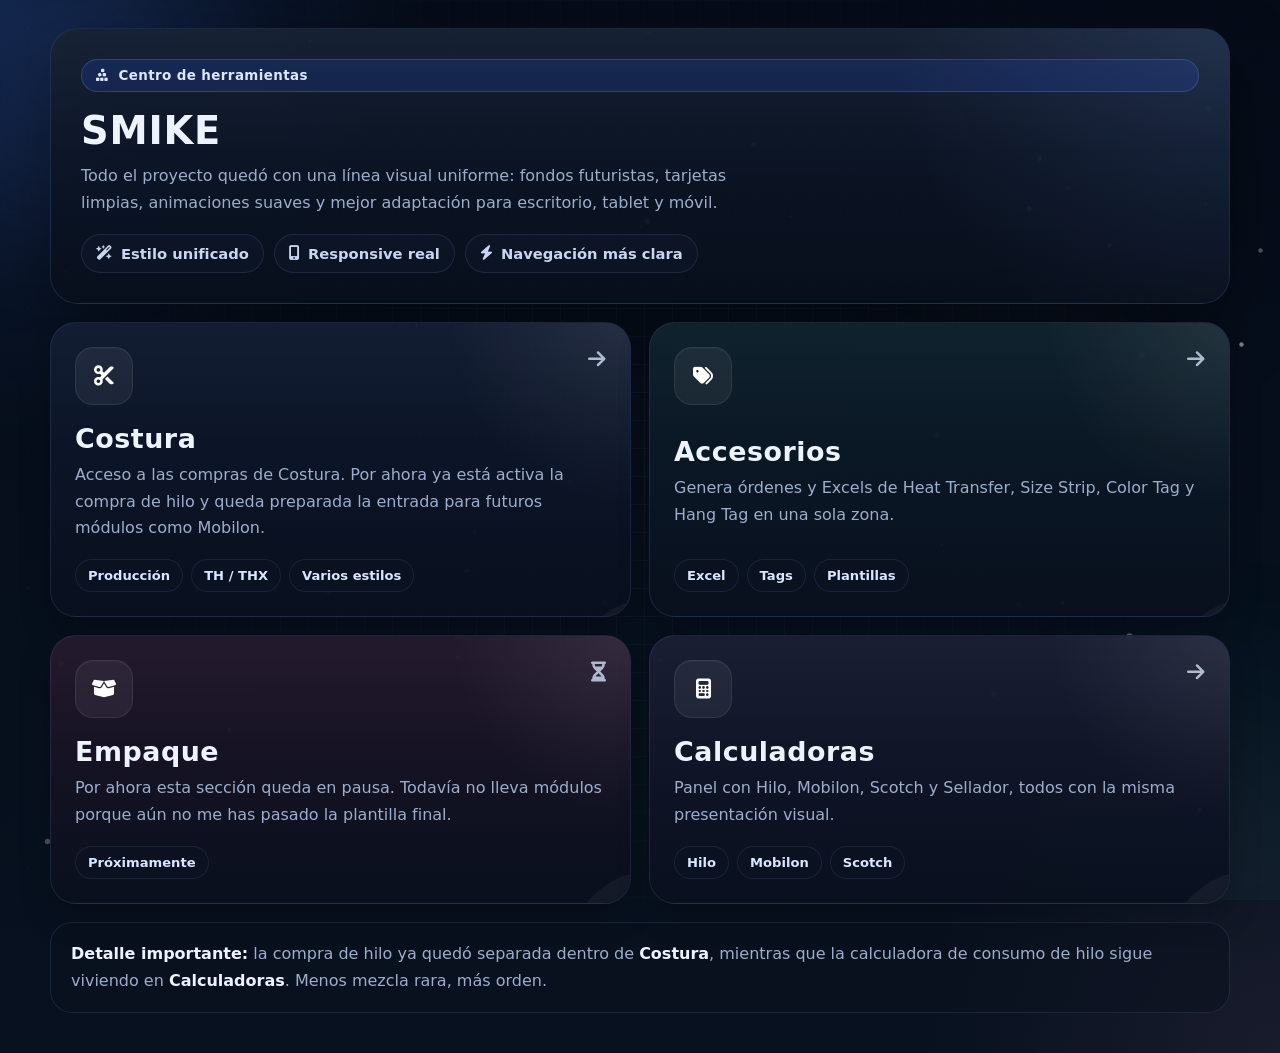
==== inicio.html @ 72f37772 "Add files via upload" ====
<!DOCTYPE html>
<html lang="es">
<head>
  <meta charset="UTF-8" />
  <meta name="viewport" content="width=device-width, initial-scale=1.0" />
  <title>SMIKE | Panel principal</title>
  <link rel="stylesheet" href="shared/theme.css" />
  <link rel="stylesheet" href="shared/home.css" />
  <link rel="stylesheet" href="https://cdnjs.cloudflare.com/ajax/libs/font-awesome/6.5.0/css/all.min.css" />
</head>
<body class="app-body">
  <div class="app-background" aria-hidden="true">
    <div class="bg-grid"></div>
    <div class="bg-noise"></div>
    <div class="bg-orb orb-a"></div>
    <div class="bg-orb orb-b"></div>
    <div class="bg-orb orb-c"></div>
    <div class="bg-particles" id="bgParticles"></div>
  </div>

  <main class="page-shell centered-shell">
    <div class="dashboard-shell">
      <section class="glass-panel dashboard-hero">
        <div class="panel-inner hero-intro">
          <span class="eyebrow-pill"><i class="fa-solid fa-cubes-stacked"></i> Centro de herramientas</span>
          <div class="dashboard-copy">
            <h1 class="section-heading">SMIKE</h1>
            <p class="section-copy">
              Todo el proyecto quedó con una línea visual uniforme: fondos futuristas, tarjetas limpias,
              animaciones suaves y mejor adaptación para escritorio, tablet y móvil.
            </p>
          </div>

          <div class="hero-meta">
            <span class="meta-chip"><i class="fa-solid fa-wand-magic-sparkles"></i> Estilo unificado</span>
            <span class="meta-chip"><i class="fa-solid fa-mobile-screen-button"></i> Responsive real</span>
            <span class="meta-chip"><i class="fa-solid fa-bolt"></i> Navegación más clara</span>
          </div>
        </div>
      </section>

      <section class="dashboard-grid" aria-label="Módulos principales">
        <a class="nav-card accent-blue" href="costura/inicio.html">
          <div class="nav-card__head">
            <span class="nav-card__icon"><i class="fa-solid fa-scissors"></i></span>
            <span class="nav-card__arrow"><i class="fa-solid fa-arrow-right"></i></span>
          </div>
          <div class="nav-card__body">
            <h2 class="nav-card__title">Costura</h2>
            <p class="nav-card__text">Acceso a las compras de Costura. Por ahora ya está activa la compra de hilo y queda preparada la entrada para futuros módulos como Mobilon.</p>
          </div>
          <div class="nav-card__chips">
            <span>Producción</span>
            <span>TH / THX</span>
            <span>Varios estilos</span>
          </div>
        </a>

        <a class="nav-card accent-cyan" href="Accesorios/index.html">
          <div class="nav-card__head">
            <span class="nav-card__icon"><i class="fa-solid fa-tags"></i></span>
            <span class="nav-card__arrow"><i class="fa-solid fa-arrow-right"></i></span>
          </div>
          <div class="nav-card__body">
            <h2 class="nav-card__title">Accesorios</h2>
            <p class="nav-card__text">Genera órdenes y Excels de Heat Transfer, Size Strip, Color Tag y Hang Tag en una sola zona.</p>
          </div>
          <div class="nav-card__chips">
            <span>Excel</span>
            <span>Tags</span>
            <span>Plantillas</span>
          </div>
        </a>

        <article class="nav-card nav-card--static accent-pink">
          <div class="nav-card__head">
            <span class="nav-card__icon"><i class="fa-solid fa-box-open"></i></span>
            <span class="nav-card__arrow"><i class="fa-solid fa-hourglass-half"></i></span>
          </div>
          <div class="nav-card__body">
            <h2 class="nav-card__title">Empaque</h2>
            <p class="nav-card__text">Por ahora esta sección queda en pausa. Todavía no lleva módulos porque aún no me has pasado la plantilla final.</p>
          </div>
          <div class="nav-card__chips">
            <span>Próximamente</span>
          </div>
        </article>

        <a class="nav-card accent-mix" href="calculadora/inicio.html">
          <div class="nav-card__head">
            <span class="nav-card__icon"><i class="fa-solid fa-calculator"></i></span>
            <span class="nav-card__arrow"><i class="fa-solid fa-arrow-right"></i></span>
          </div>
          <div class="nav-card__body">
            <h2 class="nav-card__title">Calculadoras</h2>
            <p class="nav-card__text">Panel con Hilo, Mobilon, Scotch y Sellador, todos con la misma presentación visual.</p>
          </div>
          <div class="nav-card__chips">
            <span>Hilo</span>
            <span>Mobilon</span>
            <span>Scotch</span>
          </div>
        </a>
      </section>

      <section class="dashboard-note">
        <strong>Detalle importante:</strong> la compra de hilo ya quedó separada dentro de <strong>Costura</strong>,
        mientras que la calculadora de consumo de hilo sigue viviendo en <strong>Calculadoras</strong>. Menos mezcla rara, más orden.
      </section>
    </div>
  </main>

  <script src="shared/home.js"></script>
</body>
</html>
---- shared/theme.css ----
:root{
  --bg:#07111f;
  --bg-soft:#0b1527;
  --panel:rgba(12,20,35,.88);
  --panel-strong:rgba(17,28,48,.94);
  --panel-soft:rgba(20,31,54,.84);
  --panel-border:rgba(129, 160, 230, .16);
  --panel-border-strong:rgba(129, 160, 230, .28);
  --text:#eef4ff;
  --muted:#9caecc;
  --muted-strong:#c9d6ef;
  --primary:#4a84ff;
  --primary-strong:#2b61ff;
  --secondary:#7ca7ff;
  --teal:#42d8d0;
  --pink:#ef9acb;
  --warning:#ffd46d;
  --success:#70ddaa;
  --shadow:0 26px 70px rgba(0,0,0,.38);
  --shadow-soft:0 12px 32px rgba(0,0,0,.22);
  --radius-xl:28px;
  --radius-lg:22px;
  --radius-md:16px;
  --radius-sm:12px;
  --container:1240px;
  --transition:260ms cubic-bezier(.2,.8,.2,1);
}

*,
*::before,
*::after{ box-sizing:border-box; }

html{
  min-height:100%;
  color-scheme:dark;
  scroll-behavior:smooth;
}

body{
  margin:0;
  min-height:100vh;
  font-family:Inter, "Segoe UI", system-ui, -apple-system, BlinkMacSystemFont, Arial, sans-serif;
  color:var(--text);
  background:
    radial-gradient(circle at top left, rgba(74,132,255,.16), transparent 26%),
    radial-gradient(circle at right bottom, rgba(239,154,203,.08), transparent 22%),
    linear-gradient(180deg, #050c18 0%, #07111f 100%);
  overflow-x:hidden;
}

img{max-width:100%;display:block}
a{color:inherit;text-decoration:none}
button,
input,
select,
textarea{
  font:inherit;
}

body.app-body{
  position:relative;
}

.app-background{
  position:fixed;
  inset:0;
  pointer-events:none;
  overflow:hidden;
  z-index:0;
}

.bg-grid,
.bg-noise,
.bg-particles{
  position:absolute;
  inset:0;
}

.bg-grid{
  background-image:
    linear-gradient(rgba(146,175,255,.055) 1px, transparent 1px),
    linear-gradient(90deg, rgba(146,175,255,.055) 1px, transparent 1px);
  background-size:28px 28px;
  mask-image:radial-gradient(circle at center, rgba(0,0,0,.95), rgba(0,0,0,.2) 70%, transparent 100%);
}

.bg-noise{
  opacity:.08;
  background-image:
    radial-gradient(circle at 20% 20%, rgba(255,255,255,.2) 0 1px, transparent 1px),
    radial-gradient(circle at 80% 30%, rgba(255,255,255,.15) 0 1px, transparent 1px),
    radial-gradient(circle at 40% 70%, rgba(255,255,255,.18) 0 1px, transparent 1px);
  background-size:140px 140px;
  animation:driftNoise 22s linear infinite;
}

.bg-particles span{
  position:absolute;
  width:3px;
  height:3px;
  border-radius:999px;
  background:rgba(255,255,255,.85);
  box-shadow:0 0 10px rgba(255,255,255,.35);
  animation:particleFloat linear infinite;
  opacity:.4;
}

.bg-orb{
  position:absolute;
  border-radius:999px;
  filter:blur(72px);
  opacity:.34;
  transform:translate3d(0,0,0);
}

.orb-a{
  width:280px;
  height:280px;
  top:-60px;
  left:-80px;
  background:rgba(74,132,255,.34);
  animation:floatOrb 14s ease-in-out infinite;
}

.orb-b{
  width:340px;
  height:340px;
  right:-110px;
  bottom:-90px;
  background:rgba(66,216,208,.14);
  animation:floatOrb 16s ease-in-out infinite reverse;
}

.orb-c{
  width:220px;
  height:220px;
  top:35%;
  right:12%;
  background:rgba(239,154,203,.12);
  animation:floatOrb 18s ease-in-out infinite;
}

.page-shell{
  position:relative;
  z-index:1;
  width:min(var(--container), calc(100% - 28px));
  margin-inline:auto;
  padding:28px 0 40px;
}

.page-shell.centered-shell{
  min-height:100vh;
  display:flex;
  align-items:center;
  justify-content:center;
}

.glass-panel{
  position:relative;
  background:
    linear-gradient(180deg, rgba(16,27,46,.95), rgba(8,15,28,.93));
  border:1px solid var(--panel-border);
  border-radius:var(--radius-xl);
  box-shadow:var(--shadow);
  backdrop-filter:blur(16px);
  overflow:hidden;
}

.glass-panel::before{
  content:"";
  position:absolute;
  inset:0;
  background:
    radial-gradient(circle at top right, rgba(122,170,255,.12), transparent 28%),
    linear-gradient(180deg, rgba(255,255,255,.03), transparent 46%);
  pointer-events:none;
}

.panel-inner{
  position:relative;
  z-index:1;
}

.eyebrow-pill{
  display:inline-flex;
  align-items:center;
  gap:10px;
  padding:8px 14px;
  border-radius:999px;
  background:rgba(43,97,255,.16);
  border:1px solid rgba(122,170,255,.22);
  color:#dce8ff;
  font-weight:700;
  font-size:.84rem;
  letter-spacing:.03em;
}

.section-heading{
  margin:0;
  font-size:clamp(1.7rem, 3vw, 2.6rem);
  line-height:1.08;
  letter-spacing:.02em;
}

.section-copy{
  margin:12px 0 0;
  color:var(--muted);
  line-height:1.65;
  font-size:1rem;
}

.back-button{
  position:sticky;
  top:14px;
  left:0;
  z-index:8;
  display:inline-flex;
  align-items:center;
  gap:10px;
  width:max-content;
  padding:12px 16px;
  border-radius:999px;
  border:1px solid rgba(129,160,230,.18);
  background:rgba(10,18,31,.76);
  color:var(--text);
  box-shadow:var(--shadow-soft);
  backdrop-filter:blur(14px);
  transition:transform var(--transition), border-color var(--transition), background var(--transition);
}

.back-button:hover{
  transform:translateY(-2px);
  border-color:rgba(129,160,230,.34);
  background:rgba(16,27,46,.9);
}

.btn,
button{
  border:none;
  border-radius:15px;
  cursor:pointer;
  transition:transform var(--transition), box-shadow var(--transition), filter var(--transition), border-color var(--transition), background var(--transition);
}

.btn-primary,
button,
.btn-secondary,
.btn-ghost{
  min-height:50px;
  padding:12px 18px;
  font-weight:800;
}

.btn-primary,
button{
  color:#fff;
  background:linear-gradient(135deg, var(--primary-strong), var(--primary));
  box-shadow:0 14px 30px rgba(43,97,255,.28);
}

.btn-primary:hover,
button:hover{
  transform:translateY(-2px);
  box-shadow:0 18px 34px rgba(43,97,255,.34);
  filter:brightness(1.04);
}

.btn-secondary{
  color:#eff5ff;
  background:linear-gradient(135deg, rgba(239,154,203,.2), rgba(74,132,255,.18));
  border:1px solid rgba(239,154,203,.22);
  box-shadow:0 12px 24px rgba(0,0,0,.16);
}

.btn-secondary:hover{
  transform:translateY(-2px);
  border-color:rgba(239,154,203,.35);
}

.btn-ghost{
  color:#d8e5ff;
  background:rgba(14,24,41,.7);
  border:1px solid rgba(129,160,230,.14);
}

.btn-ghost:hover{
  transform:translateY(-2px);
  background:rgba(18,30,50,.9);
  border-color:rgba(129,160,230,.28);
}

input,
select,
textarea{
  width:100%;
  padding:13px 14px;
  color:var(--text);
  background:rgba(7,14,27,.82);
  border:1px solid rgba(129,160,230,.16);
  border-radius:14px;
  outline:none;
  transition:border-color var(--transition), box-shadow var(--transition), transform var(--transition), background var(--transition);
}

input::placeholder,
textarea::placeholder{
  color:#7184a7;
}

input:focus,
select:focus,
textarea:focus{
  border-color:rgba(122,170,255,.65);
  box-shadow:0 0 0 4px rgba(74,132,255,.12);
  transform:translateY(-1px);
  background:rgba(10,18,33,.96);
}

input[readonly]{
  background:rgba(20,32,55,.85);
  color:#dce7ff;
}

@keyframes floatOrb{
  0%,100%{ transform:translate3d(0,0,0) scale(1); }
  50%{ transform:translate3d(14px, 20px, 0) scale(1.06); }
}

@keyframes driftNoise{
  from{ transform:translate3d(0,0,0); }
  to{ transform:translate3d(18px, 12px, 0); }
}

@keyframes particleFloat{
  from{ transform:translate3d(0, 0, 0) scale(.8); opacity:.12; }
  50%{ opacity:.55; }
  to{ transform:translate3d(0, -46px, 0) scale(1.15); opacity:0; }
}

@keyframes riseIn{
  from{ opacity:0; transform:translateY(24px) scale(.985); }
  to{ opacity:1; transform:translateY(0) scale(1); }
}

@media (max-width: 720px){
  .page-shell{
    width:min(var(--container), calc(100% - 18px));
    padding:18px 0 28px;
  }

  .back-button{
    top:10px;
    padding:11px 14px;
  }
}
---- shared/home.css ----
.dashboard-shell{
  display:grid;
  gap:18px;
  width:min(1180px, 100%);
  animation:riseIn .7s ease both;
}

.dashboard-hero{
  padding:30px;
}

.dashboard-hero .panel-inner{
  display:grid;
  gap:18px;
}

.dashboard-copy{
  max-width:64ch;
}

.hero-meta{
  display:flex;
  flex-wrap:wrap;
  gap:10px;
}

.meta-chip{
  display:inline-flex;
  align-items:center;
  gap:8px;
  padding:10px 14px;
  border-radius:999px;
  background:rgba(14,24,41,.66);
  border:1px solid rgba(129,160,230,.14);
  color:var(--muted-strong);
  font-size:.92rem;
  font-weight:700;
}

.dashboard-grid{
  display:grid;
  grid-template-columns:repeat(2, minmax(0, 1fr));
  gap:18px;
}

.nav-card{
  position:relative;
  min-height:220px;
  padding:24px;
  display:flex;
  flex-direction:column;
  justify-content:space-between;
  gap:18px;
  border-radius:26px;
  border:1px solid rgba(129,160,230,.14);
  background:
    linear-gradient(180deg, rgba(15,25,44,.94), rgba(9,16,30,.94));
  box-shadow:var(--shadow-soft);
  overflow:hidden;
  transition:transform var(--transition), border-color var(--transition), box-shadow var(--transition);
  opacity:0;
  transform:translateY(20px);
  animation:cardIn .65s ease forwards;
  animation-delay:var(--delay, 0ms);
}

.nav-card::before{
  content:"";
  position:absolute;
  inset:0;
  background:
    radial-gradient(circle at top right, rgba(255,255,255,.08), transparent 28%),
    linear-gradient(180deg, rgba(255,255,255,.02), transparent 44%);
  pointer-events:none;
}

.nav-card::after{
  content:"";
  position:absolute;
  inset:auto -20% -55% auto;
  width:180px;
  height:180px;
  border-radius:50%;
  background:rgba(255,255,255,.045);
  pointer-events:none;
  transition:transform var(--transition), opacity var(--transition);
}

.nav-card:hover{
  transform:translateY(-6px);
  border-color:rgba(129,160,230,.26);
  box-shadow:0 18px 42px rgba(0,0,0,.28);
}

.nav-card:hover::after{
  transform:scale(1.12);
  opacity:.9;
}

.nav-card.accent-blue{
  background:linear-gradient(180deg, rgba(15,26,48,.95), rgba(9,16,30,.95));
}
.nav-card.accent-cyan{
  background:linear-gradient(180deg, rgba(12,31,43,.96), rgba(9,16,30,.95));
}
.nav-card.accent-pink{
  background:linear-gradient(180deg, rgba(33,22,42,.96), rgba(9,16,30,.95));
}
.nav-card.accent-mix{
  background:linear-gradient(180deg, rgba(23,27,48,.96), rgba(9,16,30,.95));
}

.nav-card__head{
  display:flex;
  align-items:flex-start;
  justify-content:space-between;
  gap:16px;
  position:relative;
  z-index:1;
}

.nav-card__icon{
  width:58px;
  height:58px;
  display:inline-flex;
  align-items:center;
  justify-content:center;
  border-radius:18px;
  background:rgba(255,255,255,.06);
  border:1px solid rgba(255,255,255,.08);
  color:#fff;
  font-size:1.25rem;
  box-shadow:inset 0 1px 0 rgba(255,255,255,.03);
}

.nav-card__arrow{
  font-size:1.25rem;
  color:#dce8ff;
  opacity:.76;
  transition:transform var(--transition), opacity var(--transition);
}

.nav-card:hover .nav-card__arrow{
  transform:translateX(3px);
  opacity:1;
}

.nav-card__body{
  position:relative;
  z-index:1;
  display:grid;
  gap:8px;
}

.nav-card__title{
  margin:0;
  font-size:clamp(1.25rem, 2.1vw, 1.7rem);
  letter-spacing:.02em;
}

.nav-card__text{
  margin:0;
  color:var(--muted);
  line-height:1.65;
}

.nav-card__chips{
  display:flex;
  flex-wrap:wrap;
  gap:8px;
}

.nav-card__chips span{
  padding:8px 12px;
  border-radius:999px;
  background:rgba(11,19,34,.66);
  border:1px solid rgba(129,160,230,.12);
  color:#d9e6ff;
  font-size:.82rem;
  font-weight:700;
}

.dashboard-note{
  padding:18px 20px;
  border-radius:22px;
  border:1px solid rgba(129,160,230,.14);
  background:rgba(11,18,31,.58);
  color:var(--muted);
  line-height:1.65;
}

.dashboard-note strong{
  color:var(--text);
}

@keyframes cardIn{
  from{ opacity:0; transform:translateY(20px); }
  to{ opacity:1; transform:translateY(0); }
}

@media (max-width: 900px){
  .dashboard-grid{
    grid-template-columns:1fr;
  }
}

@media (max-width: 620px){
  .dashboard-hero{
    padding:24px 18px;
  }

  .nav-card{
    min-height:auto;
    padding:20px 18px;
    border-radius:22px;
  }

  .meta-chip{
    font-size:.84rem;
  }
}


.nav-card--static{
  cursor:default;
}

.nav-card--static:hover{
  transform:translateY(-6px);
}

.nav-card__chips--links a,
.nav-card__chips a{
  display:inline-flex;
  align-items:center;
  justify-content:center;
  min-width:92px;
  padding:8px 12px;
  border-radius:999px;
  background:rgba(11,19,34,.72);
  border:1px solid rgba(129,160,230,.16);
  color:#d9e6ff;
  font-size:.82rem;
  font-weight:700;
  transition:transform var(--transition), border-color var(--transition), background var(--transition);
}

.nav-card__chips--links a:hover,
.nav-card__chips a:hover{
  transform:translateY(-1px);
  background:rgba(17,29,51,.92);
  border-color:rgba(129,160,230,.28);
}
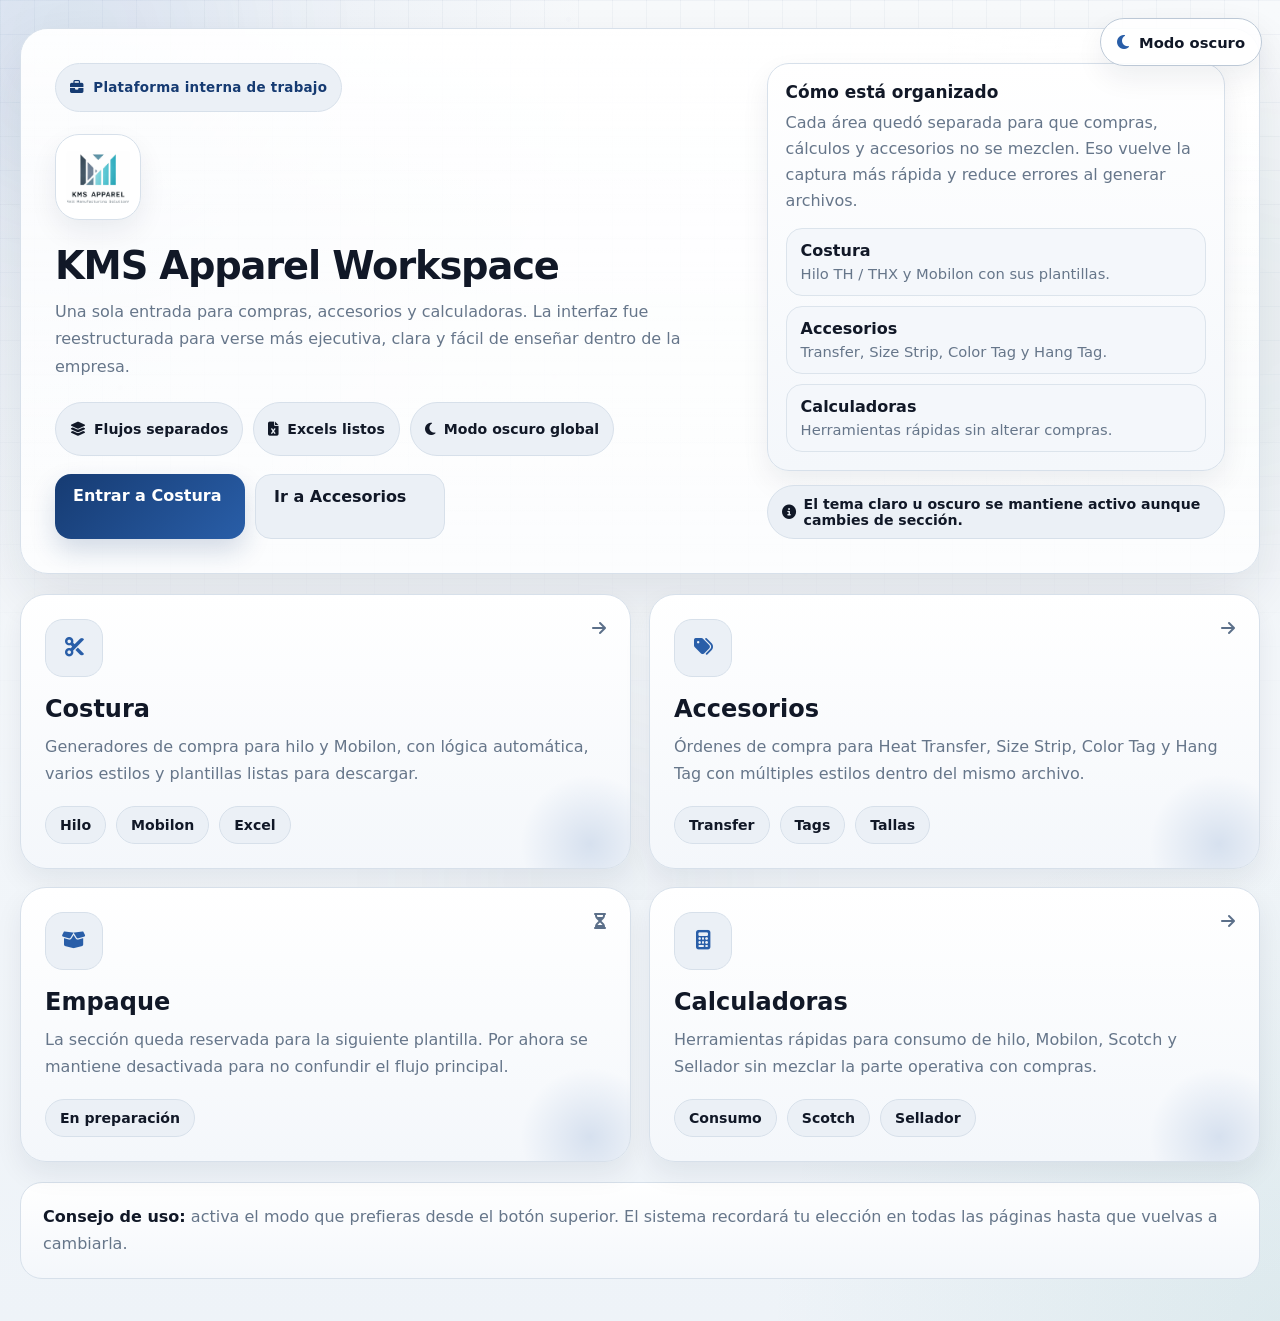
==== commit c0cb1823: "Add files via upload" ====
--- a/inicio.html
+++ b/inicio.html
@@ -3,7 +3,8 @@
 <head>
   <meta charset="UTF-8" />
   <meta name="viewport" content="width=device-width, initial-scale=1.0" />
-  <title>SMIKE | Panel principal</title>
+  <title>KMS Apparel | Inicio</title>
+  <script>document.documentElement.dataset.theme = localStorage.getItem("kms-theme") || "light";</script>
   <link rel="stylesheet" href="shared/theme.css" />
   <link rel="stylesheet" href="shared/home.css" />
   <link rel="stylesheet" href="https://cdnjs.cloudflare.com/ajax/libs/font-awesome/6.5.0/css/all.min.css" />
@@ -18,98 +19,114 @@
     <div class="bg-particles" id="bgParticles"></div>
   </div>
 
+  <button class="theme-toggle" type="button" data-theme-toggle aria-label="Cambiar a modo oscuro">
+    <i class="fa-solid fa-moon"></i><span data-theme-label>Modo oscuro</span>
+  </button>
+
   <main class="page-shell centered-shell">
-    <div class="dashboard-shell">
-      <section class="glass-panel dashboard-hero">
-        <div class="panel-inner hero-intro">
-          <span class="eyebrow-pill"><i class="fa-solid fa-cubes-stacked"></i> Centro de herramientas</span>
-          <div class="dashboard-copy">
-            <h1 class="section-heading">SMIKE</h1>
-            <p class="section-copy">
-              Todo el proyecto quedó con una línea visual uniforme: fondos futuristas, tarjetas limpias,
-              animaciones suaves y mejor adaptación para escritorio, tablet y móvil.
-            </p>
+    <div class="landing-shell">
+      <section class="glass-panel landing-hero">
+        <div class="landing-hero__grid">
+          <div class="landing-copy">
+            <span class="eyebrow-pill"><i class="fa-solid fa-briefcase"></i> Plataforma interna de trabajo</span>
+            <div class="brand-row">
+              <img src="shared/logo-kms.png" alt="KMS Apparel" class="brand-mark" />
+              <div>
+                <h1 class="section-heading">KMS Apparel Workspace</h1>
+                <p class="section-copy">Una sola entrada para compras, accesorios y calculadoras. La interfaz fue reestructurada para verse más ejecutiva, clara y fácil de enseñar dentro de la empresa.</p>
+              </div>
+            </div>
+
+            <div class="landing-points">
+              <span><i class="fa-solid fa-layer-group"></i> Flujos separados</span>
+              <span><i class="fa-solid fa-file-excel"></i> Excels listos</span>
+              <span><i class="fa-solid fa-moon"></i> Modo oscuro global</span>
+            </div>
+
+            <div class="landing-actions">
+              <a class="btn-primary" href="costura/inicio.html">Entrar a Costura</a>
+              <a class="btn-secondary" href="Accesorios/index.html">Ir a Accesorios</a>
+            </div>
           </div>
 
-          <div class="hero-meta">
-            <span class="meta-chip"><i class="fa-solid fa-wand-magic-sparkles"></i> Estilo unificado</span>
-            <span class="meta-chip"><i class="fa-solid fa-mobile-screen-button"></i> Responsive real</span>
-            <span class="meta-chip"><i class="fa-solid fa-bolt"></i> Navegación más clara</span>
-          </div>
+          <aside class="landing-side">
+            <div class="side-stack">
+              <h3>Cómo está organizado</h3>
+              <p>Cada área quedó separada para que compras, cálculos y accesorios no se mezclen. Eso vuelve la captura más rápida y reduce errores al generar archivos.</p>
+              <div class="side-list">
+                <div><strong>Costura</strong><span>Hilo TH / THX y Mobilon con sus plantillas.</span></div>
+                <div><strong>Accesorios</strong><span>Transfer, Size Strip, Color Tag y Hang Tag.</span></div>
+                <div><strong>Calculadoras</strong><span>Herramientas rápidas sin alterar compras.</span></div>
+              </div>
+            </div>
+            <div class="quick-note"><i class="fa-solid fa-circle-info"></i> El tema claro u oscuro se mantiene activo aunque cambies de sección.</div>
+          </aside>
         </div>
       </section>
 
-      <section class="dashboard-grid" aria-label="Módulos principales">
-        <a class="nav-card accent-blue" href="costura/inicio.html">
-          <div class="nav-card__head">
-            <span class="nav-card__icon"><i class="fa-solid fa-scissors"></i></span>
-            <span class="nav-card__arrow"><i class="fa-solid fa-arrow-right"></i></span>
+      <section class="landing-modules" aria-label="Módulos principales">
+        <a class="module-card" href="costura/inicio.html">
+          <div class="module-card__head">
+            <span class="module-icon"><i class="fa-solid fa-scissors"></i></span>
+            <span class="module-arrow"><i class="fa-solid fa-arrow-right"></i></span>
           </div>
-          <div class="nav-card__body">
-            <h2 class="nav-card__title">Costura</h2>
-            <p class="nav-card__text">Acceso a las compras de Costura. Por ahora ya está activa la compra de hilo y queda preparada la entrada para futuros módulos como Mobilon.</p>
+          <div class="module-card__body">
+            <h2>Costura</h2>
+            <p>Generadores de compra para hilo y Mobilon, con lógica automática, varios estilos y plantillas listas para descargar.</p>
           </div>
-          <div class="nav-card__chips">
-            <span>Producción</span>
-            <span>TH / THX</span>
-            <span>Varios estilos</span>
+          <div class="module-card__foot nav-card__chips">
+            <span>Hilo</span><span>Mobilon</span><span>Excel</span>
           </div>
         </a>
 
-        <a class="nav-card accent-cyan" href="Accesorios/index.html">
-          <div class="nav-card__head">
-            <span class="nav-card__icon"><i class="fa-solid fa-tags"></i></span>
-            <span class="nav-card__arrow"><i class="fa-solid fa-arrow-right"></i></span>
+        <a class="module-card" href="Accesorios/index.html">
+          <div class="module-card__head">
+            <span class="module-icon"><i class="fa-solid fa-tags"></i></span>
+            <span class="module-arrow"><i class="fa-solid fa-arrow-right"></i></span>
           </div>
-          <div class="nav-card__body">
-            <h2 class="nav-card__title">Accesorios</h2>
-            <p class="nav-card__text">Genera órdenes y Excels de Heat Transfer, Size Strip, Color Tag y Hang Tag en una sola zona.</p>
+          <div class="module-card__body">
+            <h2>Accesorios</h2>
+            <p>Órdenes de compra para Heat Transfer, Size Strip, Color Tag y Hang Tag con múltiples estilos dentro del mismo archivo.</p>
           </div>
-          <div class="nav-card__chips">
-            <span>Excel</span>
-            <span>Tags</span>
-            <span>Plantillas</span>
+          <div class="module-card__foot nav-card__chips">
+            <span>Transfer</span><span>Tags</span><span>Tallas</span>
           </div>
         </a>
 
-        <article class="nav-card nav-card--static accent-pink">
-          <div class="nav-card__head">
-            <span class="nav-card__icon"><i class="fa-solid fa-box-open"></i></span>
-            <span class="nav-card__arrow"><i class="fa-solid fa-hourglass-half"></i></span>
+        <article class="module-card nav-card--static">
+          <div class="module-card__head">
+            <span class="module-icon"><i class="fa-solid fa-box-open"></i></span>
+            <span class="module-arrow"><i class="fa-solid fa-hourglass-half"></i></span>
           </div>
-          <div class="nav-card__body">
-            <h2 class="nav-card__title">Empaque</h2>
-            <p class="nav-card__text">Por ahora esta sección queda en pausa. Todavía no lleva módulos porque aún no me has pasado la plantilla final.</p>
+          <div class="module-card__body">
+            <h2>Empaque</h2>
+            <p>La sección queda reservada para la siguiente plantilla. Por ahora se mantiene desactivada para no confundir el flujo principal.</p>
           </div>
-          <div class="nav-card__chips">
-            <span>Próximamente</span>
-          </div>
+          <div class="module-card__foot nav-card__chips"><span>En preparación</span></div>
         </article>
 
-        <a class="nav-card accent-mix" href="calculadora/inicio.html">
-          <div class="nav-card__head">
-            <span class="nav-card__icon"><i class="fa-solid fa-calculator"></i></span>
-            <span class="nav-card__arrow"><i class="fa-solid fa-arrow-right"></i></span>
+        <a class="module-card" href="calculadora/inicio.html">
+          <div class="module-card__head">
+            <span class="module-icon"><i class="fa-solid fa-calculator"></i></span>
+            <span class="module-arrow"><i class="fa-solid fa-arrow-right"></i></span>
           </div>
-          <div class="nav-card__body">
-            <h2 class="nav-card__title">Calculadoras</h2>
-            <p class="nav-card__text">Panel con Hilo, Mobilon, Scotch y Sellador, todos con la misma presentación visual.</p>
+          <div class="module-card__body">
+            <h2>Calculadoras</h2>
+            <p>Herramientas rápidas para consumo de hilo, Mobilon, Scotch y Sellador sin mezclar la parte operativa con compras.</p>
           </div>
-          <div class="nav-card__chips">
-            <span>Hilo</span>
-            <span>Mobilon</span>
-            <span>Scotch</span>
+          <div class="module-card__foot nav-card__chips">
+            <span>Consumo</span><span>Scotch</span><span>Sellador</span>
           </div>
         </a>
       </section>
 
       <section class="dashboard-note">
-        <strong>Detalle importante:</strong> la compra de hilo ya quedó separada dentro de <strong>Costura</strong>,
-        mientras que la calculadora de consumo de hilo sigue viviendo en <strong>Calculadoras</strong>. Menos mezcla rara, más orden.
+        <strong>Consejo de uso:</strong> activa el modo que prefieras desde el botón superior. El sistema recordará tu elección en todas las páginas hasta que vuelvas a cambiarla.
       </section>
     </div>
   </main>
 
   <script src="shared/home.js"></script>
+  <script src="shared/theme.js"></script>
 </body>
 </html>
--- a/shared/theme.css
+++ b/shared/theme.css
@@ -1,355 +1,247 @@
 :root{
-  --bg:#07111f;
-  --bg-soft:#0b1527;
-  --panel:rgba(12,20,35,.88);
-  --panel-strong:rgba(17,28,48,.94);
-  --panel-soft:rgba(20,31,54,.84);
-  --panel-border:rgba(129, 160, 230, .16);
-  --panel-border-strong:rgba(129, 160, 230, .28);
-  --text:#eef4ff;
-  --muted:#9caecc;
-  --muted-strong:#c9d6ef;
-  --primary:#4a84ff;
-  --primary-strong:#2b61ff;
-  --secondary:#7ca7ff;
-  --teal:#42d8d0;
-  --pink:#ef9acb;
-  --warning:#ffd46d;
-  --success:#70ddaa;
-  --shadow:0 26px 70px rgba(0,0,0,.38);
-  --shadow-soft:0 12px 32px rgba(0,0,0,.22);
+  --bg:#eef3f8;
+  --bg-2:#f8fafc;
+  --surface:#ffffff;
+  --surface-2:#f4f7fb;
+  --surface-3:#ebf0f6;
+  --surface-4:#e2e9f1;
+  --panel:#ffffffee;
+  --panel-border:#d7e0ea;
+  --panel-border-strong:#bcc8d6;
+  --line-soft:#dce4ec;
+  --text:#1f2b3a;
+  --text-strong:#111827;
+  --muted:#66768a;
+  --muted-strong:#4e5f72;
+  --primary:#295ea8;
+  --primary-strong:#163b72;
+  --secondary:#5b6f89;
+  --accent:#0f766e;
+  --accent-soft:#e6f5f3;
+  --warning:#a16207;
+  --success:#0f766e;
+  --danger:#be123c;
+  --shadow:0 24px 60px rgba(20, 31, 50, .10);
+  --shadow-soft:0 12px 28px rgba(20, 31, 50, .07);
   --radius-xl:28px;
   --radius-lg:22px;
   --radius-md:16px;
   --radius-sm:12px;
-  --container:1240px;
-  --transition:260ms cubic-bezier(.2,.8,.2,1);
-}
-
-*,
-*::before,
-*::after{ box-sizing:border-box; }
-
-html{
-  min-height:100%;
-  color-scheme:dark;
-  scroll-behavior:smooth;
-}
-
+  --container:1280px;
+  --transition:220ms cubic-bezier(.2,.8,.2,1);
+}
+
+html[data-theme="dark"]{
+  --bg:#0b1220;
+  --bg-2:#10192b;
+  --surface:#10192b;
+  --surface-2:#132033;
+  --surface-3:#17263d;
+  --surface-4:#1d304a;
+  --panel:#0f1828eb;
+  --panel-border:#23344b;
+  --panel-border-strong:#335072;
+  --line-soft:#24364e;
+  --text:#e6edf8;
+  --text-strong:#f8fbff;
+  --muted:#9aa8bc;
+  --muted-strong:#c8d4e4;
+  --primary:#4d83d4;
+  --primary-strong:#79a3e8;
+  --secondary:#8aa0be;
+  --accent:#3cc3b6;
+  --accent-soft:#143a3a;
+  --warning:#f4b65b;
+  --success:#55d7a8;
+  --danger:#ff7b98;
+  --shadow:0 24px 60px rgba(0, 0, 0, .42);
+  --shadow-soft:0 16px 32px rgba(0, 0, 0, .28);
+}
+
+*,*::before,*::after{box-sizing:border-box}
+html{min-height:100%;scroll-behavior:smooth;color-scheme:light}
+html[data-theme="dark"]{color-scheme:dark}
 body{
   margin:0;
   min-height:100vh;
-  font-family:Inter, "Segoe UI", system-ui, -apple-system, BlinkMacSystemFont, Arial, sans-serif;
+  font-family:Inter,"Segoe UI",system-ui,-apple-system,BlinkMacSystemFont,Arial,sans-serif;
   color:var(--text);
   background:
-    radial-gradient(circle at top left, rgba(74,132,255,.16), transparent 26%),
-    radial-gradient(circle at right bottom, rgba(239,154,203,.08), transparent 22%),
-    linear-gradient(180deg, #050c18 0%, #07111f 100%);
+    radial-gradient(circle at top left, rgba(41,94,168,.10), transparent 32%),
+    radial-gradient(circle at bottom right, rgba(15,118,110,.08), transparent 28%),
+    linear-gradient(180deg, var(--bg-2), var(--bg));
   overflow-x:hidden;
-}
-
+  transition:background var(--transition), color var(--transition);
+}
 img{max-width:100%;display:block}
 a{color:inherit;text-decoration:none}
-button,
-input,
-select,
-textarea{
-  font:inherit;
-}
-
-body.app-body{
-  position:relative;
-}
-
-.app-background{
-  position:fixed;
-  inset:0;
-  pointer-events:none;
-  overflow:hidden;
-  z-index:0;
-}
-
-.bg-grid,
-.bg-noise,
-.bg-particles{
-  position:absolute;
-  inset:0;
-}
-
+button,input,select,textarea{font:inherit}
+
+.app-background{position:fixed; inset:0; overflow:hidden; pointer-events:none; z-index:0}
+.bg-grid,.bg-noise,.bg-particles{position:absolute; inset:0}
 .bg-grid{
   background-image:
-    linear-gradient(rgba(146,175,255,.055) 1px, transparent 1px),
-    linear-gradient(90deg, rgba(146,175,255,.055) 1px, transparent 1px);
-  background-size:28px 28px;
-  mask-image:radial-gradient(circle at center, rgba(0,0,0,.95), rgba(0,0,0,.2) 70%, transparent 100%);
-}
-
+    linear-gradient(rgba(92, 118, 155, .06) 1px, transparent 1px),
+    linear-gradient(90deg, rgba(92, 118, 155, .06) 1px, transparent 1px);
+  background-size:34px 34px;
+  mask-image:linear-gradient(180deg, rgba(0,0,0,.95), transparent 95%);
+}
+html[data-theme="dark"] .bg-grid{
+  background-image:
+    linear-gradient(rgba(140, 164, 196, .06) 1px, transparent 1px),
+    linear-gradient(90deg, rgba(140, 164, 196, .06) 1px, transparent 1px);
+}
 .bg-noise{
-  opacity:.08;
+  opacity:.22;
   background-image:
-    radial-gradient(circle at 20% 20%, rgba(255,255,255,.2) 0 1px, transparent 1px),
-    radial-gradient(circle at 80% 30%, rgba(255,255,255,.15) 0 1px, transparent 1px),
-    radial-gradient(circle at 40% 70%, rgba(255,255,255,.18) 0 1px, transparent 1px);
-  background-size:140px 140px;
-  animation:driftNoise 22s linear infinite;
-}
-
+    radial-gradient(circle at 20% 18%, rgba(76, 100, 132, .10) 0 1px, transparent 1px),
+    radial-gradient(circle at 80% 35%, rgba(76, 100, 132, .08) 0 1px, transparent 1px),
+    radial-gradient(circle at 40% 76%, rgba(76, 100, 132, .06) 0 1px, transparent 1px);
+  background-size:180px 180px;
+}
 .bg-particles span{
-  position:absolute;
-  width:3px;
-  height:3px;
-  border-radius:999px;
-  background:rgba(255,255,255,.85);
-  box-shadow:0 0 10px rgba(255,255,255,.35);
-  animation:particleFloat linear infinite;
-  opacity:.4;
-}
-
-.bg-orb{
-  position:absolute;
-  border-radius:999px;
-  filter:blur(72px);
-  opacity:.34;
-  transform:translate3d(0,0,0);
-}
-
-.orb-a{
-  width:280px;
-  height:280px;
-  top:-60px;
-  left:-80px;
-  background:rgba(74,132,255,.34);
-  animation:floatOrb 14s ease-in-out infinite;
-}
-
-.orb-b{
-  width:340px;
-  height:340px;
-  right:-110px;
-  bottom:-90px;
-  background:rgba(66,216,208,.14);
-  animation:floatOrb 16s ease-in-out infinite reverse;
-}
-
-.orb-c{
-  width:220px;
-  height:220px;
-  top:35%;
-  right:12%;
-  background:rgba(239,154,203,.12);
-  animation:floatOrb 18s ease-in-out infinite;
-}
+  position:absolute; width:5px; height:5px; border-radius:50%;
+  background:rgba(56, 92, 142, .14); animation:particleFloat linear infinite;
+}
+html[data-theme="dark"] .bg-particles span{background:rgba(127, 166, 222, .12)}
+.bg-orb{position:absolute; border-radius:50%; filter:blur(80px); opacity:.35}
+.orb-a{width:320px;height:320px;top:-120px;left:-80px;background:rgba(67,117,196,.18)}
+.orb-b{width:320px;height:320px;right:-120px;top:18%;background:rgba(29,108,101,.12)}
+.orb-c{width:280px;height:280px;left:35%;bottom:-120px;background:rgba(117,134,157,.12)}
+html[data-theme="dark"] .orb-a{background:rgba(57,130,246,.16)}
+html[data-theme="dark"] .orb-b{background:rgba(45,212,191,.12)}
+html[data-theme="dark"] .orb-c{background:rgba(100,116,139,.10)}
 
 .page-shell{
+  position:relative; z-index:1;
+  width:min(var(--container), calc(100% - 32px));
+  margin-inline:auto; padding:28px 0 42px;
+}
+.page-shell.centered-shell{min-height:100vh; display:flex; align-items:center; justify-content:center}
+
+.glass-panel,.card{
   position:relative;
-  z-index:1;
-  width:min(var(--container), calc(100% - 28px));
-  margin-inline:auto;
-  padding:28px 0 40px;
-}
-
-.page-shell.centered-shell{
-  min-height:100vh;
-  display:flex;
-  align-items:center;
-  justify-content:center;
-}
-
-.glass-panel{
-  position:relative;
-  background:
-    linear-gradient(180deg, rgba(16,27,46,.95), rgba(8,15,28,.93));
+  background:linear-gradient(180deg, rgba(255,255,255,.88), rgba(255,255,255,.72));
+  backdrop-filter:blur(18px);
+  -webkit-backdrop-filter:blur(18px);
   border:1px solid var(--panel-border);
   border-radius:var(--radius-xl);
   box-shadow:var(--shadow);
-  backdrop-filter:blur(16px);
   overflow:hidden;
-}
-
-.glass-panel::before{
-  content:"";
-  position:absolute;
-  inset:0;
+  transition:background var(--transition), border-color var(--transition), box-shadow var(--transition), transform var(--transition);
+}
+html[data-theme="dark"] .glass-panel,
+html[data-theme="dark"] .card{
+  background:linear-gradient(180deg, rgba(16,25,43,.92), rgba(11,18,32,.88));
+}
+.glass-panel::before,.card::before{
+  content:""; position:absolute; inset:0;
   background:
-    radial-gradient(circle at top right, rgba(122,170,255,.12), transparent 28%),
-    linear-gradient(180deg, rgba(255,255,255,.03), transparent 46%);
+    linear-gradient(180deg, rgba(255,255,255,.6), transparent 34%),
+    radial-gradient(circle at top right, rgba(255,255,255,.38), transparent 24%);
   pointer-events:none;
 }
-
-.panel-inner{
-  position:relative;
-  z-index:1;
-}
+html[data-theme="dark"] .glass-panel::before,
+html[data-theme="dark"] .card::before{
+  background:
+    linear-gradient(180deg, rgba(255,255,255,.06), transparent 32%),
+    radial-gradient(circle at top right, rgba(121,163,232,.08), transparent 22%);
+}
+.panel-inner{position:relative; z-index:1}
 
 .eyebrow-pill{
-  display:inline-flex;
-  align-items:center;
-  gap:10px;
-  padding:8px 14px;
-  border-radius:999px;
-  background:rgba(43,97,255,.16);
-  border:1px solid rgba(122,170,255,.22);
-  color:#dce8ff;
-  font-weight:700;
-  font-size:.84rem;
-  letter-spacing:.03em;
-}
-
+  display:inline-flex; align-items:center; gap:10px; width:max-content;
+  padding:8px 14px; border-radius:999px; background:var(--surface-3);
+  border:1px solid var(--panel-border); color:var(--primary-strong);
+  font-weight:700; font-size:.84rem; letter-spacing:.02em;
+}
 .section-heading{
-  margin:0;
-  font-size:clamp(1.7rem, 3vw, 2.6rem);
-  line-height:1.08;
-  letter-spacing:.02em;
-}
-
-.section-copy{
-  margin:12px 0 0;
-  color:var(--muted);
-  line-height:1.65;
-  font-size:1rem;
-}
-
+  margin:0; color:var(--text-strong); font-size:clamp(2rem, 3vw, 3.25rem);
+  line-height:1.02; letter-spacing:-.03em;
+}
+.section-copy{margin:12px 0 0; color:var(--muted); line-height:1.72; font-size:1rem}
+
+.top-utility{
+  display:flex; align-items:center; justify-content:space-between; gap:12px; margin-bottom:14px;
+}
 .back-button{
-  position:sticky;
-  top:14px;
-  left:0;
-  z-index:8;
-  display:inline-flex;
-  align-items:center;
-  gap:10px;
-  width:max-content;
-  padding:12px 16px;
-  border-radius:999px;
-  border:1px solid rgba(129,160,230,.18);
-  background:rgba(10,18,31,.76);
-  color:var(--text);
-  box-shadow:var(--shadow-soft);
-  backdrop-filter:blur(14px);
-  transition:transform var(--transition), border-color var(--transition), background var(--transition);
-}
-
-.back-button:hover{
-  transform:translateY(-2px);
-  border-color:rgba(129,160,230,.34);
-  background:rgba(16,27,46,.9);
-}
-
-.btn,
-button{
-  border:none;
-  border-radius:15px;
-  cursor:pointer;
-  transition:transform var(--transition), box-shadow var(--transition), filter var(--transition), border-color var(--transition), background var(--transition);
-}
-
-.btn-primary,
-button,
-.btn-secondary,
-.btn-ghost{
-  min-height:50px;
-  padding:12px 18px;
-  font-weight:800;
-}
-
-.btn-primary,
-button{
-  color:#fff;
-  background:linear-gradient(135deg, var(--primary-strong), var(--primary));
-  box-shadow:0 14px 30px rgba(43,97,255,.28);
-}
-
-.btn-primary:hover,
-button:hover{
-  transform:translateY(-2px);
-  box-shadow:0 18px 34px rgba(43,97,255,.34);
-  filter:brightness(1.04);
-}
-
+  position:sticky; top:14px; z-index:20; display:inline-flex; align-items:center; gap:10px;
+  width:max-content; padding:12px 16px; border-radius:999px; border:1px solid var(--panel-border);
+  background:rgba(255,255,255,.86); color:var(--text-strong); box-shadow:var(--shadow-soft);
+}
+html[data-theme="dark"] .back-button{background:rgba(16,25,43,.88)}
+.back-button:hover{transform:translateY(-1px); border-color:var(--panel-border-strong)}
+
+.theme-toggle{
+  position:fixed; right:18px; top:18px; z-index:30;
+  display:inline-flex; align-items:center; gap:10px;
+  min-height:48px; padding:12px 16px; border-radius:999px;
+  border:1px solid var(--panel-border-strong);
+  background:rgba(255,255,255,.88); color:var(--text-strong);
+  box-shadow:var(--shadow-soft); cursor:pointer;
+}
+html[data-theme="dark"] .theme-toggle{background:rgba(16,25,43,.92)}
+.theme-toggle i{color:var(--primary); font-size:1rem}
+.theme-toggle span{font-weight:800; font-size:.92rem}
+.theme-toggle:hover{transform:translateY(-1px)}
+.theme-toggle:focus-visible{outline:3px solid color-mix(in srgb, var(--primary) 35%, transparent)}
+
+.btn,.btn-primary,.btn-secondary,.btn-ghost,button{
+  border:none; border-radius:16px; cursor:pointer;
+  transition:transform var(--transition), box-shadow var(--transition), background var(--transition), border-color var(--transition), color var(--transition);
+}
+.btn-primary,button,.btn-secondary,.btn-ghost{min-height:48px; padding:12px 18px; font-weight:800}
+.btn-primary,button{
+  color:#fff; background:linear-gradient(135deg, var(--primary-strong), var(--primary));
+  box-shadow:0 12px 26px rgba(23,59,114,.18);
+}
+.btn-primary:hover,button:hover{transform:translateY(-1px); box-shadow:0 16px 28px rgba(23,59,114,.22)}
 .btn-secondary{
-  color:#eff5ff;
-  background:linear-gradient(135deg, rgba(239,154,203,.2), rgba(74,132,255,.18));
-  border:1px solid rgba(239,154,203,.22);
-  box-shadow:0 12px 24px rgba(0,0,0,.16);
-}
-
-.btn-secondary:hover{
-  transform:translateY(-2px);
-  border-color:rgba(239,154,203,.35);
-}
-
-.btn-ghost{
-  color:#d8e5ff;
-  background:rgba(14,24,41,.7);
-  border:1px solid rgba(129,160,230,.14);
-}
-
-.btn-ghost:hover{
-  transform:translateY(-2px);
-  background:rgba(18,30,50,.9);
-  border-color:rgba(129,160,230,.28);
-}
-
-input,
-select,
-textarea{
-  width:100%;
-  padding:13px 14px;
-  color:var(--text);
-  background:rgba(7,14,27,.82);
-  border:1px solid rgba(129,160,230,.16);
-  border-radius:14px;
-  outline:none;
-  transition:border-color var(--transition), box-shadow var(--transition), transform var(--transition), background var(--transition);
-}
-
-input::placeholder,
-textarea::placeholder{
-  color:#7184a7;
-}
-
-input:focus,
-select:focus,
-textarea:focus{
-  border-color:rgba(122,170,255,.65);
-  box-shadow:0 0 0 4px rgba(74,132,255,.12);
-  transform:translateY(-1px);
-  background:rgba(10,18,33,.96);
-}
-
-input[readonly]{
-  background:rgba(20,32,55,.85);
-  color:#dce7ff;
-}
-
-@keyframes floatOrb{
-  0%,100%{ transform:translate3d(0,0,0) scale(1); }
-  50%{ transform:translate3d(14px, 20px, 0) scale(1.06); }
-}
-
-@keyframes driftNoise{
-  from{ transform:translate3d(0,0,0); }
-  to{ transform:translate3d(18px, 12px, 0); }
-}
-
-@keyframes particleFloat{
-  from{ transform:translate3d(0, 0, 0) scale(.8); opacity:.12; }
-  50%{ opacity:.55; }
-  to{ transform:translate3d(0, -46px, 0) scale(1.15); opacity:0; }
-}
-
-@keyframes riseIn{
-  from{ opacity:0; transform:translateY(24px) scale(.985); }
-  to{ opacity:1; transform:translateY(0) scale(1); }
-}
-
-@media (max-width: 720px){
-  .page-shell{
-    width:min(var(--container), calc(100% - 18px));
-    padding:18px 0 28px;
-  }
-
-  .back-button{
-    top:10px;
-    padding:11px 14px;
-  }
-}
+  color:var(--text-strong); background:var(--surface-3);
+  border:1px solid var(--panel-border);
+}
+.btn-secondary:hover{transform:translateY(-1px); border-color:var(--panel-border-strong)}
+.btn-ghost{color:var(--text-strong); background:transparent; border:1px solid var(--panel-border)}
+.btn-ghost:hover{transform:translateY(-1px); background:var(--surface-2)}
+
+input,select,textarea{
+  width:100%; padding:13px 14px; color:var(--text); background:var(--surface);
+  border:1px solid var(--panel-border); border-radius:16px; outline:none;
+  transition:border-color var(--transition), box-shadow var(--transition), background var(--transition);
+}
+input::placeholder,textarea::placeholder{color:color-mix(in srgb, var(--muted) 92%, transparent)}
+input:focus,select:focus,textarea:focus{
+  border-color:color-mix(in srgb, var(--primary) 48%, white 6%);
+  box-shadow:0 0 0 4px color-mix(in srgb, var(--primary) 16%, transparent);
+}
+input[readonly]{background:var(--surface-2); color:var(--muted-strong)}
+select{appearance:auto}
+.hidden{display:none !important}
+
+.table-wrap,.table,.plusTable{
+  background:var(--surface);
+}
+
+@keyframes particleFloat{from{transform:translate3d(0,0,0); opacity:.05} 50%{opacity:.16} to{transform:translate3d(0,-42px,0); opacity:0}}
+@keyframes riseIn{from{opacity:0; transform:translateY(20px)} to{opacity:1; transform:translateY(0)}}
+
+@media (max-width:720px){
+  .page-shell{width:min(var(--container), calc(100% - 18px)); padding:18px 0 28px}
+  .back-button{padding:11px 14px}
+  .theme-toggle{right:12px; top:12px; padding:11px 14px}
+  .theme-toggle span{display:none}
+}
+
+
+html.theme-switching *,
+html.theme-switching *::before,
+html.theme-switching *::after{
+  transition:
+    background-color 380ms ease,
+    color 380ms ease,
+    border-color 380ms ease,
+    box-shadow 380ms ease,
+    fill 380ms ease,
+    stroke 380ms ease,
+    opacity 380ms ease !important;
+}
--- a/shared/home.css
+++ b/shared/home.css
@@ -1,253 +1,63 @@
-.dashboard-shell{
-  display:grid;
-  gap:18px;
-  width:min(1180px, 100%);
-  animation:riseIn .7s ease both;
+.landing-shell,.dashboard-shell{display:grid; gap:20px; width:min(1240px,100%); animation:riseIn .55s ease both}
+.landing-hero{padding:34px}
+.landing-hero__grid{position:relative; z-index:1; display:grid; grid-template-columns:minmax(0,1.2fr) minmax(280px,.8fr); gap:24px; align-items:stretch}
+.landing-copy{display:grid; gap:18px}
+.brand-row{display:flex; align-items:center; gap:18px; flex-wrap:wrap}
+.brand-mark{width:86px; height:86px; object-fit:contain; border-radius:24px; padding:10px; background:var(--surface); border:1px solid var(--panel-border); box-shadow:var(--shadow-soft)}
+.section-subcopy{margin:0; color:var(--muted); line-height:1.65; max-width:68ch}
+.landing-actions,.hero-meta,.quick-list,.nav-card__chips,.landing-points{display:flex; flex-wrap:wrap; gap:10px}
+.quick-note,.landing-points span,.meta-chip,.nav-card__chips span,.nav-card__chips a{
+  display:inline-flex; align-items:center; gap:8px; padding:10px 14px; border-radius:999px;
+  background:var(--surface-3); border:1px solid var(--panel-border); color:var(--text-strong); font-weight:700; font-size:.88rem;
 }
+.landing-actions a{min-width:190px; justify-content:center}
+.landing-side{display:grid; gap:14px; align-content:start}
+.side-stack,.quick-card{
+  padding:18px; border-radius:22px; border:1px solid var(--panel-border);
+  background:linear-gradient(180deg, var(--surface), var(--surface-2)); box-shadow:var(--shadow-soft);
+}
+.side-stack h3,.quick-card strong{margin:0 0 8px; color:var(--text-strong); font-size:1.06rem}
+.side-stack p,.quick-card p{margin:0; color:var(--muted); line-height:1.62}
+.side-list{display:grid; gap:10px; margin-top:14px}
+.side-list div{padding:12px 14px; border-radius:16px; border:1px solid var(--line-soft); background:var(--surface-2)}
+.side-list strong{display:block; margin-bottom:4px; color:var(--text-strong)}
+.side-list span{color:var(--muted); font-size:.92rem}
+.landing-modules,.dashboard-grid{display:grid; grid-template-columns:repeat(2,minmax(0,1fr)); gap:18px}
+.module-card,.nav-card{
+  position:relative; min-height:230px; padding:24px; display:grid; gap:18px; align-content:space-between;
+  border-radius:26px; border:1px solid var(--panel-border); background:linear-gradient(180deg, var(--surface), var(--surface-2));
+  box-shadow:var(--shadow-soft); overflow:hidden; transition:transform var(--transition), border-color var(--transition), box-shadow var(--transition);
+  opacity:0; transform:translateY(14px); animation:cardIn .5s ease forwards; animation-delay:var(--delay,0ms);
+}
+.module-card::after,.nav-card::after{content:""; position:absolute; inset:auto -30px -46px auto; width:140px; height:140px; border-radius:50%; background:radial-gradient(circle, color-mix(in srgb, var(--primary) 15%, transparent), transparent 70%)}
+.module-card:hover,.nav-card:hover{transform:translateY(-3px); border-color:var(--panel-border-strong); box-shadow:0 18px 34px rgba(15,23,42,.11)}
+.module-card__head,.nav-card__head{display:flex; align-items:flex-start; justify-content:space-between; gap:16px; position:relative; z-index:1}
+.module-icon,.nav-card__icon{
+  width:58px; height:58px; display:inline-flex; align-items:center; justify-content:center;
+  border-radius:18px; background:var(--surface-3); border:1px solid var(--panel-border); color:var(--primary); font-size:1.2rem;
+}
+.module-arrow,.nav-card__arrow{color:var(--secondary); font-size:1rem}
+.module-card__body,.nav-card__body{display:grid; gap:10px; position:relative; z-index:1}
+.module-card__body h2,.nav-card__title{margin:0; font-size:1.5rem; color:var(--text-strong)}
+.module-card__body p,.nav-card__text{margin:0; color:var(--muted); line-height:1.72}
+.module-card__foot,.nav-card__chips{position:relative; z-index:1}
+.dashboard-hero{padding:30px}
+.dashboard-hero .panel-inner{display:grid; gap:24px}
+.hero-layout{display:grid; grid-template-columns:minmax(0,1.2fr) minmax(250px,.8fr); gap:24px; align-items:stretch}
+.hero-brand{display:grid; gap:18px}
+.hero-brand__top{display:flex; align-items:center; gap:18px; flex-wrap:wrap}
+.hero-logo{width:84px; height:84px; object-fit:contain; border-radius:24px; padding:10px; background:var(--surface); border:1px solid var(--panel-border); box-shadow:var(--shadow-soft)}
+.dashboard-copy{max-width:70ch}
+.hero-side{display:grid; gap:12px; align-content:start}
+.quick-list{padding:0; margin:0; list-style:none; display:grid; gap:10px}
+.quick-list li{display:flex; gap:12px; align-items:flex-start; padding:14px 16px; border-radius:18px; background:var(--surface-2); border:1px solid var(--panel-border)}
+.quick-list li i{color:var(--primary); margin-top:2px}
+.dashboard-note{padding:20px 22px; border-radius:22px; border:1px solid var(--panel-border); background:linear-gradient(180deg,var(--surface),var(--surface-2)); color:var(--muted); line-height:1.72}
+.dashboard-note strong{color:var(--text-strong)}
+.nav-card--static{cursor:default}
+.nav-card__chips a:hover,.nav-card__chips span:hover{border-color:var(--panel-border-strong)}
 
-.dashboard-hero{
-  padding:30px;
-}
+@keyframes cardIn{from{opacity:0; transform:translateY(14px)} to{opacity:1; transform:translateY(0)}}
 
-.dashboard-hero .panel-inner{
-  display:grid;
-  gap:18px;
-}
-
-.dashboard-copy{
-  max-width:64ch;
-}
-
-.hero-meta{
-  display:flex;
-  flex-wrap:wrap;
-  gap:10px;
-}
-
-.meta-chip{
-  display:inline-flex;
-  align-items:center;
-  gap:8px;
-  padding:10px 14px;
-  border-radius:999px;
-  background:rgba(14,24,41,.66);
-  border:1px solid rgba(129,160,230,.14);
-  color:var(--muted-strong);
-  font-size:.92rem;
-  font-weight:700;
-}
-
-.dashboard-grid{
-  display:grid;
-  grid-template-columns:repeat(2, minmax(0, 1fr));
-  gap:18px;
-}
-
-.nav-card{
-  position:relative;
-  min-height:220px;
-  padding:24px;
-  display:flex;
-  flex-direction:column;
-  justify-content:space-between;
-  gap:18px;
-  border-radius:26px;
-  border:1px solid rgba(129,160,230,.14);
-  background:
-    linear-gradient(180deg, rgba(15,25,44,.94), rgba(9,16,30,.94));
-  box-shadow:var(--shadow-soft);
-  overflow:hidden;
-  transition:transform var(--transition), border-color var(--transition), box-shadow var(--transition);
-  opacity:0;
-  transform:translateY(20px);
-  animation:cardIn .65s ease forwards;
-  animation-delay:var(--delay, 0ms);
-}
-
-.nav-card::before{
-  content:"";
-  position:absolute;
-  inset:0;
-  background:
-    radial-gradient(circle at top right, rgba(255,255,255,.08), transparent 28%),
-    linear-gradient(180deg, rgba(255,255,255,.02), transparent 44%);
-  pointer-events:none;
-}
-
-.nav-card::after{
-  content:"";
-  position:absolute;
-  inset:auto -20% -55% auto;
-  width:180px;
-  height:180px;
-  border-radius:50%;
-  background:rgba(255,255,255,.045);
-  pointer-events:none;
-  transition:transform var(--transition), opacity var(--transition);
-}
-
-.nav-card:hover{
-  transform:translateY(-6px);
-  border-color:rgba(129,160,230,.26);
-  box-shadow:0 18px 42px rgba(0,0,0,.28);
-}
-
-.nav-card:hover::after{
-  transform:scale(1.12);
-  opacity:.9;
-}
-
-.nav-card.accent-blue{
-  background:linear-gradient(180deg, rgba(15,26,48,.95), rgba(9,16,30,.95));
-}
-.nav-card.accent-cyan{
-  background:linear-gradient(180deg, rgba(12,31,43,.96), rgba(9,16,30,.95));
-}
-.nav-card.accent-pink{
-  background:linear-gradient(180deg, rgba(33,22,42,.96), rgba(9,16,30,.95));
-}
-.nav-card.accent-mix{
-  background:linear-gradient(180deg, rgba(23,27,48,.96), rgba(9,16,30,.95));
-}
-
-.nav-card__head{
-  display:flex;
-  align-items:flex-start;
-  justify-content:space-between;
-  gap:16px;
-  position:relative;
-  z-index:1;
-}
-
-.nav-card__icon{
-  width:58px;
-  height:58px;
-  display:inline-flex;
-  align-items:center;
-  justify-content:center;
-  border-radius:18px;
-  background:rgba(255,255,255,.06);
-  border:1px solid rgba(255,255,255,.08);
-  color:#fff;
-  font-size:1.25rem;
-  box-shadow:inset 0 1px 0 rgba(255,255,255,.03);
-}
-
-.nav-card__arrow{
-  font-size:1.25rem;
-  color:#dce8ff;
-  opacity:.76;
-  transition:transform var(--transition), opacity var(--transition);
-}
-
-.nav-card:hover .nav-card__arrow{
-  transform:translateX(3px);
-  opacity:1;
-}
-
-.nav-card__body{
-  position:relative;
-  z-index:1;
-  display:grid;
-  gap:8px;
-}
-
-.nav-card__title{
-  margin:0;
-  font-size:clamp(1.25rem, 2.1vw, 1.7rem);
-  letter-spacing:.02em;
-}
-
-.nav-card__text{
-  margin:0;
-  color:var(--muted);
-  line-height:1.65;
-}
-
-.nav-card__chips{
-  display:flex;
-  flex-wrap:wrap;
-  gap:8px;
-}
-
-.nav-card__chips span{
-  padding:8px 12px;
-  border-radius:999px;
-  background:rgba(11,19,34,.66);
-  border:1px solid rgba(129,160,230,.12);
-  color:#d9e6ff;
-  font-size:.82rem;
-  font-weight:700;
-}
-
-.dashboard-note{
-  padding:18px 20px;
-  border-radius:22px;
-  border:1px solid rgba(129,160,230,.14);
-  background:rgba(11,18,31,.58);
-  color:var(--muted);
-  line-height:1.65;
-}
-
-.dashboard-note strong{
-  color:var(--text);
-}
-
-@keyframes cardIn{
-  from{ opacity:0; transform:translateY(20px); }
-  to{ opacity:1; transform:translateY(0); }
-}
-
-@media (max-width: 900px){
-  .dashboard-grid{
-    grid-template-columns:1fr;
-  }
-}
-
-@media (max-width: 620px){
-  .dashboard-hero{
-    padding:24px 18px;
-  }
-
-  .nav-card{
-    min-height:auto;
-    padding:20px 18px;
-    border-radius:22px;
-  }
-
-  .meta-chip{
-    font-size:.84rem;
-  }
-}
-
-
-.nav-card--static{
-  cursor:default;
-}
-
-.nav-card--static:hover{
-  transform:translateY(-6px);
-}
-
-.nav-card__chips--links a,
-.nav-card__chips a{
-  display:inline-flex;
-  align-items:center;
-  justify-content:center;
-  min-width:92px;
-  padding:8px 12px;
-  border-radius:999px;
-  background:rgba(11,19,34,.72);
-  border:1px solid rgba(129,160,230,.16);
-  color:#d9e6ff;
-  font-size:.82rem;
-  font-weight:700;
-  transition:transform var(--transition), border-color var(--transition), background var(--transition);
-}
-
-.nav-card__chips--links a:hover,
-.nav-card__chips a:hover{
-  transform:translateY(-1px);
-  background:rgba(17,29,51,.92);
-  border-color:rgba(129,160,230,.28);
-}
+@media (max-width:980px){.landing-hero__grid,.hero-layout,.landing-modules,.dashboard-grid{grid-template-columns:1fr}}
+@media (max-width:720px){.landing-hero,.dashboard-hero{padding:22px 18px}.module-card,.nav-card{min-height:auto; padding:20px 18px; border-radius:22px}.landing-actions a{min-width:0; width:100%}.brand-mark,.hero-logo{width:74px;height:74px}}
